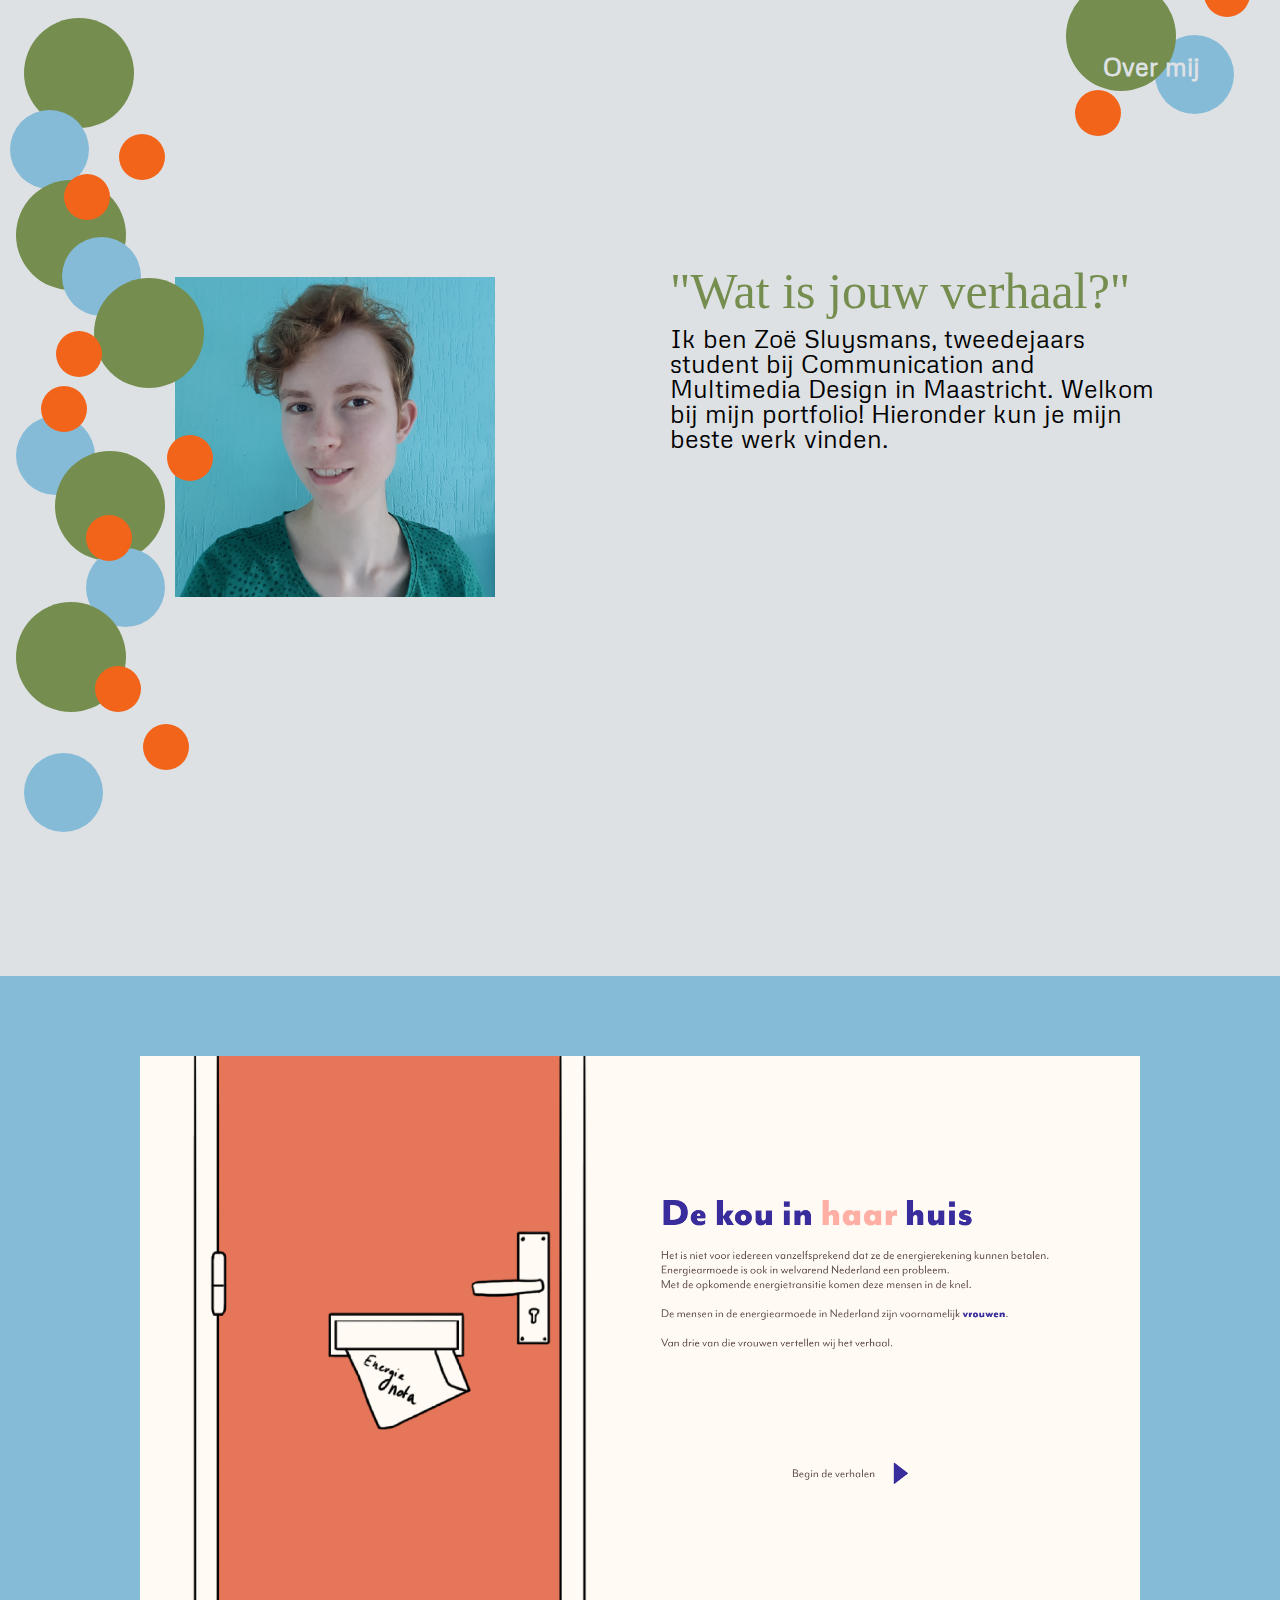
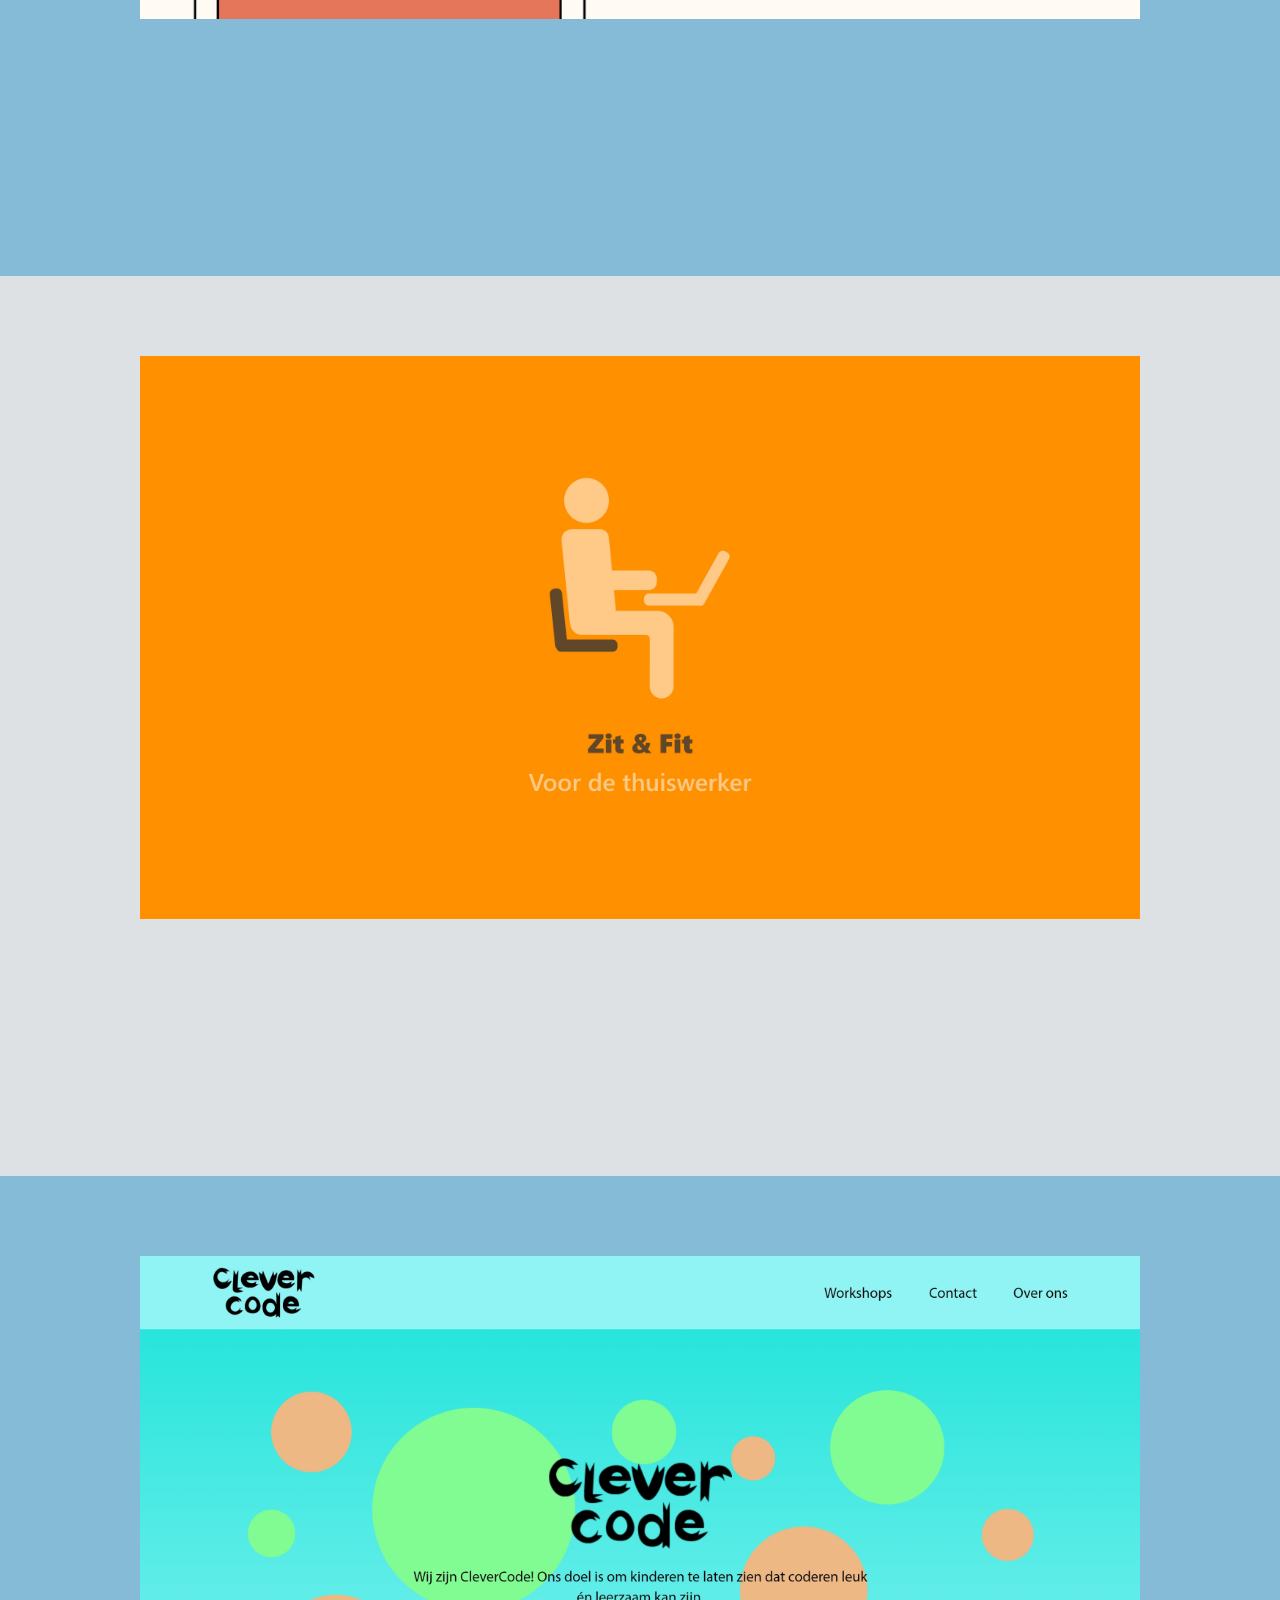
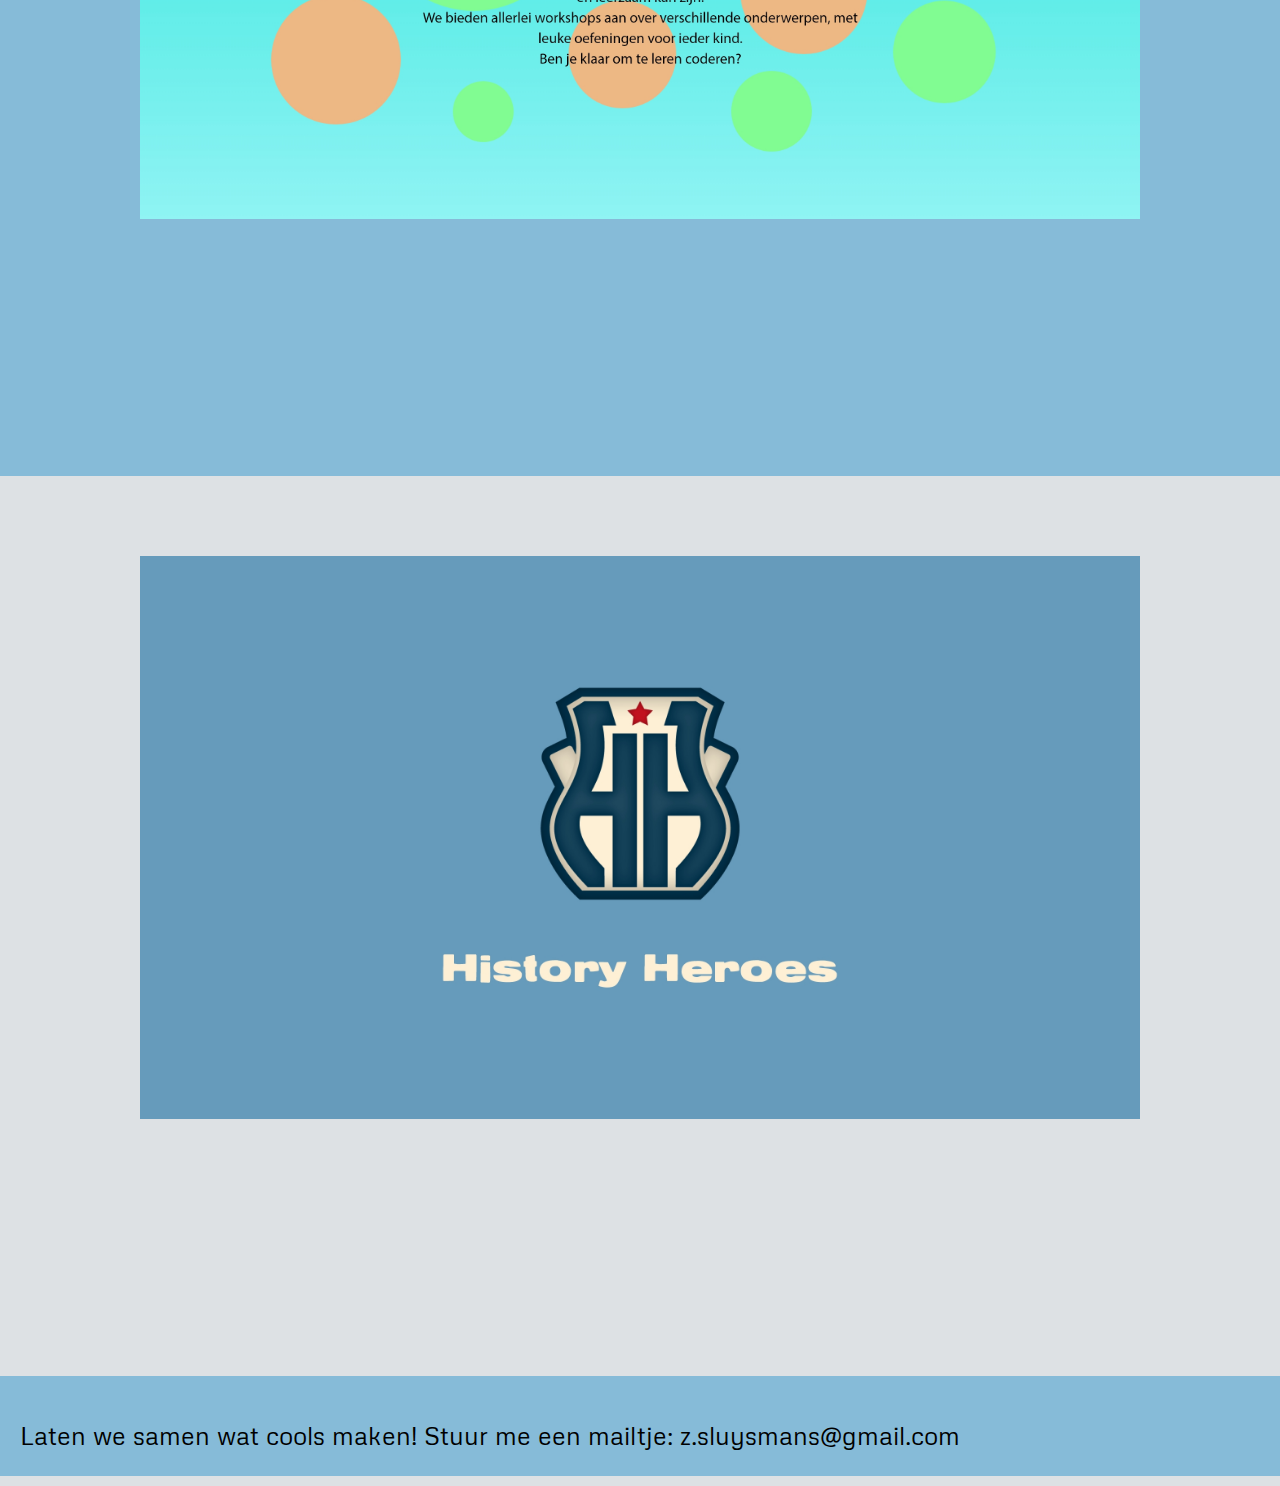
==== index.html @ cb8c8fe4 "Add files via upload" ====
<!DOCTYPE html>
<html lang="en">
<head>
    <meta charset="UTF-8">
    <meta http-equiv="X-UA-Compatible" content="IE=edge">
    <meta name="viewport" content="width=device-width, initial-scale=1.0">
    <title>Portfolio Zoë Sluysmans</title>
    <link rel="preconnect" href="https://fonts.googleapis.com">
    <link rel="preconnect" href="https://fonts.gstatic.com" crossorigin>
    <link href="https://fonts.googleapis.com/css2?family=Metrophobic&family=Permanent+Marker&family=Varela&display=swap" rel="stylesheet">
    <link rel="stylesheet" href="css/reset.css">
    <link rel="stylesheet" href="css/style.css">
</head>
<body id="homepage">
    <div id="kleinscherm">
        <div class="text">
            <h1>Welkom bij het portfolio van <span style="color: #F26419">Zoë Sluysmans</span>! Het lijkt erop dat je scherm wat aan de kleine kant is...</h1>
            <p>Hi! Deze website is nog onder constructie - voor nu kun je mijn portfolio <span style="color: #F26419">alleen op een computerscherm</span> bekijken. Ik hoop je te zien op een groter scherm! :)</p>
        </div>
    </div>
    <!-- <div id="loading-overlay">Loading...</div> -->
    <header>
        <!-- <span id="headerdot1" class="dot orange-dot"></span>
        <span id="headerdot2" class="dot green-dot"></span>
        <span id="headerdot3" class="dot blue-dot"></span>
        <span id="headerdot4" class="dot orange-dot"></span> -->
        <nav>
            <a href="over-mij.html">
                <img src="img/svg-bubbles-over-mij.svg" alt="bubbles">
                <p>Over mij</p>
            </a>
        </nav>
    </header>
    <main>
        <div id="dots-left">
            <span id="d1" class="dot green-dot"></span>
            <span id="d2" class="dot blue-dot"></span>
            <span id="d3" class="dot orange-dot"></span>
            <span id="d4" class="dot orange-dot"></span>
            <span id="d5" class="dot green-dot"></span>
            <span id="d6" class="dot blue-dot"></span>
            <span id="d7" class="dot green-dot"></span>
            <span id="d8" class="dot orange-dot"></span>
            <span id="d9" class="dot orange-dot"></span>
            <span id="d10" class="dot blue-dot"></span>
            <span id="d11" class="dot orange-dot"></span>
            <span id="d12" class="dot green-dot"></span>
            <span id="d13" class="dot orange-dot"></span>
            <span id="d14" class="dot blue-dot"></span>
            <span id="d15" class="dot green-dot"></span>
            <span id="d16" class="dot orange-dot"></span>
            <span id="d17" class="dot orange-dot"></span>
            <span id="d18" class="dot blue-dot"></span>
        </div>
        <div id="blok1" class="blokken lichte-blokken">
            <img class="portret-homepage" src="img/homepage-portret.jpg" alt="een portret van mij in een turqoise t-shirt">
            <div class="blok1-tekst">
                <h1>"Wat is jouw verhaal?"</h1>
                <p>Ik ben Zoë Sluysmans, tweedejaars student bij Communication and Multimedia Design in Maastricht. Welkom bij mijn portfolio! Hieronder kun je mijn beste werk vinden.</p>
            </div>
        </div>
        <div id="blok2" class="blokken donkere-blokken">
            <a href="project-de-kou-in-haar-huis.html"><img src="img/de-kou-in-haar-huis-screencap.jpg" alt="screencap: de kou in haar huis"></a> 
        </div>
        <div id="blok3" class="blokken lichte-blokken">
            <a href="project-zit-en-fit.html"><img src="img/zit-en-fit-screencap.jpg" alt="screencap: de kou in haar huis"></a> 
        </div>
        <div id="blok4" class="blokken donkere-blokken">
            <a href="project-clevercode.html"><img src="img/clevercode-screencap.jpg" alt="screencap: de kou in haar huis"></a> 
        </div>
        <div id="blok5" class="blokken lichte-blokken">
            <a href="project-history-heroes.html"><img src="img/history-heroes-screencap.jpg" alt="screencap: de kou in haar huis"></a> 
        </div>
    </main>
    <footer class="donkere-blokken">
        <p>Laten we samen wat cools maken! Stuur me een mailtje: z.sluysmans@gmail.com</p>
    </footer>

    <script src="https://ajax.googleapis.com/ajax/libs/jquery/3.5.1/jquery.min.js"></script>
    <script src="js/main.js"></script>

</body>
</html>
---- css/style.css ----
body {
    background-color: #DDE1E4;
}

/* header, main, footer {
    visibility: hidden;
}

#loading-overlay {
    z-index: 6;
    background-color: black;
    height: 100vh;
    width: calc(100vw - 17px);
    overflow: hidden;
} */

h1 {
    font-family: 'Permanent Marker', cursive;
    font-size: 50px;
    color: #758E4F;
}

p {
    /* font-family: 'Varela', sans-serif; */
    font-family: 'Metrophobic', sans-serif;
    font-size: 25px;
    padding-top: 10px;
}

a {
    color: #F26419;
}

#kleinscherm {
    visibility: hidden;
    position: fixed; 
    text-align: center;
}

.dot {
    border-radius: 50%;
    display: inline-block;
    position: absolute;
    animation-name: grapevine;
    animation-duration: 5s;	
	animation-iteration-count: infinite;
    z-index: 2;
}

.dot.green-dot {
    background-color: #758E4F;
    width: 110px;
    height: 110px;
}

.dot.blue-dot {
    background-color: #86BBD8;
    width: 79px;
    height: 79px;
}

.dot.orange-dot {
    background-color: #F26419;
    width: 46px;
    height: 46px;
    z-index: 3;
}

#d1 {
    left: 24px;
    top: 18px;
    animation-delay: 3s;
}

#d2 {
    left: 10px;
    top: 110px;
    z-index: 2;
    animation-delay: 0.05s;
}

#d3 {
    left: 119px;
    top: 134px;
    animation-delay: 4s;
}

#d4 {
    left: 64px;
    top: 174px;
    animation-delay: 7s;
}

#d5 {
    left: 16px;
    top: 180px;
    animation-delay: 5s;
}

#d6 {
    left: 62px;
    top: 237px;
    z-index: 2;
    animation-delay: 1.5s;
}

#d7 {
    left: 94px;
    top: 278px;
    animation-delay: 4.5s;
}

#d8 {
    left: 56px;
    top: 331px;
    animation-delay: 1s;
}

#d9 {
    left: 41px;
    top: 386px;
    animation-delay: 5.5s;
}

#d10 {
    left: 16px;
    top: 416px;
    animation-delay: 7.5s;
}

#d11 {
    left: 167px;
    top: 435px;
    animation-delay: 4.5s;
}

#d12 {
    left: 55px;
    top: 451px;
    animation-delay: 8s;
}

#d13 {
    left: 86px;
    top: 515px;
    animation-delay: 6.5s;
}

#d14 {
    left: 86px;
    top: 548px;
    animation-delay: 7.5s;
}

#d15 {
    left: 16px;
    top: 602px;
    animation-delay: 2s;
}

#d16 {
    left: 95px;
    top: 666px;
    animation-delay: 7s;
}

#d17 {
    left: 143px;
    top: 724px;
    animation-delay: 6s;
}

#d18 {
    left: 24px;
    top: 753px;
    animation-delay: 2.5s;
}

/* header .dot:hover {
    width: 120px;
    height: 120px;
}

#headerdot1 {
    left: calc(100vw - 110px);
    top: -31px;
}

#headerdot2 {
    left: calc(100vw - 250px);
    top: -21px;
}

#headerdot3 {
    left: calc(100vw - 160px);
    top: 33px;
}

#headerdot4 {
    left: calc(100vw - 240px);
    top: 88px;
} */

nav {
    position: relative;
}

nav img {
    float: right;
    margin-top: -29px;
    /* margin-right: 4%; */
    margin-right: 30px;
    clear: both;
}

/* nav img:hover {
    width: 200px;
    height: 179.35px;
} */

nav img:hover {
    /* opacity: 70%; */
    cursor: pointer;
}

nav p {
    position: absolute;
    /* margin-left: 1350px; */
    right: 80px;
    margin-top: 44px;
    font-weight: bold;
    /* text-align: right; */
    color: #DDE1E4;
    cursor: pointer;
}

#blok1 {
    height: calc(100vh - 60px);
    clear: both;
}

.portret-homepage {
    /* width: 350px;
    height: 350px; */
    width: 25%;
    float: left;
    margin-left: 350px;
    margin-top: calc(50vh - 134px);
    transform: translate(-175px, -175px);
}

#homepage #blok1 .blok1-tekst {
    float: left;
    margin-top: 130px;
    width: 100%;
    max-width: 500px;
}

.blokken {
    height: calc(100vh);
    width: 100%;
}

.blokken:not(#blok1) img {
    display: block;
    width: 100%;
    max-width: 1000px;
    margin: 0 auto;
    padding-top: 80px;
}

/* .lichte-blokken {
    background-color: yellowgreen;
} */

.donkere-blokken {
    background-color: #86BBD8;
}

footer {
    /* background-color: #86BBD8; */
    height: 100px;
    line-height: 100px;
    padding-left: 20px;
    clear: both;
}

body:not(#homepage) #d1:hover {
    cursor: pointer;
}

.home-icon {
    position: absolute;
    z-index: 6;
    left: 45px;
    top: 35px;
}

.home-icon:hover {
    cursor: pointer;
}

body:not(#homepage) #blok1, body#over-mij #blok6 {
    height: 450px;
}

body:not(#homepage) #blok1 h1, body#over-mij #blok6 h1 {
    text-align: center;
    padding-top: 100px;
}

body#over-mij #blok6 h1 {
    line-height: 450px;
    padding-top: 0px;
}

body:not(#homepage) #blok1 p {
    text-align: center;
    width: 1000px;
    margin: 0 auto;
}

body#over-mij #blok6 {
    text-align: center;
    margin: 0 auto;
}

.tekst-blok {
    height: auto;
    padding-top: 120px;
    padding-bottom: 120px;
}

.tekst-blok p, .foto-blok p {
    padding-left: 160px;
    padding-right: 160px;
    text-align: center;
}

.pdf-blok iframe {
    display: block;
    margin: 0 auto;
    padding-top: 60px;
}

.drie-fotos-blok {
    height: auto;
    padding-top: 120px;
    padding-bottom: 120px;
}

.drie-fotos-cont {
    margin: 0 auto;
    width: 100%;
    max-width: 1000px;
    height: auto;
    overflow: hidden;
}

.drie-fotos-blok .cont {
    float: left;
    width: 300px;
    padding-right: 50px;
}

.drie-fotos-blok .cont:last-of-type{
    padding-right: 0px;
}

.drie-fotos-blok p {
    text-align: center;
}

.drie-fotos-blok p.niet-bijschrift {
    padding-left: 160px;
    padding-right: 160px;
}

body#de-kou-in-haar-huis .blokken.drie-fotos-blok img {
    height: 300px;
    width: 300px;
}

.tekst-en-foto-blok {
    height: auto;
    overflow: hidden;
    padding-top: 120px;
    padding-bottom: 120px;
    width: 100%;
}

.tekst-en-foto-blok p {
    text-align: right;
}

body#de-kou-in-haar-huis .blokken.tekst-en-foto-blok .cont, body#history-heroes .blokken.tekst-en-foto-blok .cont, body#over-mij .blokken.tekst-en-foto-blok .cont {
    float: left;
    padding-left: 100px;
    width: 600px;
}

body#de-kou-in-haar-huis .blokken.tekst-en-foto-blok .cont, body#history-heroes .blokken.tekst-en-foto-blok .cont {
    padding-top: 100px;
}

.tekst-en-foto-cont {
    width: 1500px;
    margin: 0 auto;
    clear: both;
    height: 100%;
    overflow: hidden;
}

body#de-kou-in-haar-huis .blokken.tekst-en-foto-blok img, body#history-heroes .blokken.tekst-en-foto-blok img, body#over-mij .blokken.tekst-en-foto-blok img {
    width: 600px;
    float: right;
    padding-top: 0px;
    padding-right: 100px;
}

.foto-blok {
    height: auto;
    overflow: hidden;
    padding-top: 120px;
    padding-bottom: 120px;
}

body#clevercode #blok4 p {
    text-align: center;
}


/* ANIMATIE DOTS AAN DE ZIJKANT */
/* @keyframes grapevine {
	0%  {opacity: 0;}
	100% {opacity: 100;}
} */

@media all and (max-width: 1151px){
    header, main, footer {
      visibility: hidden;
    }

    body {
        overflow: hidden;
    }
  
    #kleinscherm {
      position: fixed;
      visibility: visible;
      padding-left: 10%;
      padding-right: 10%;
      display: block;
      margin: 0 auto;
      margin-top: 30px;
    }
  
    #kleinscherm h1 {
      font-size: 45px;
    }
  
}

@media all and (max-width: 600px){
    #kleinscherm h1 {
      font-size: 30px;
    }
}
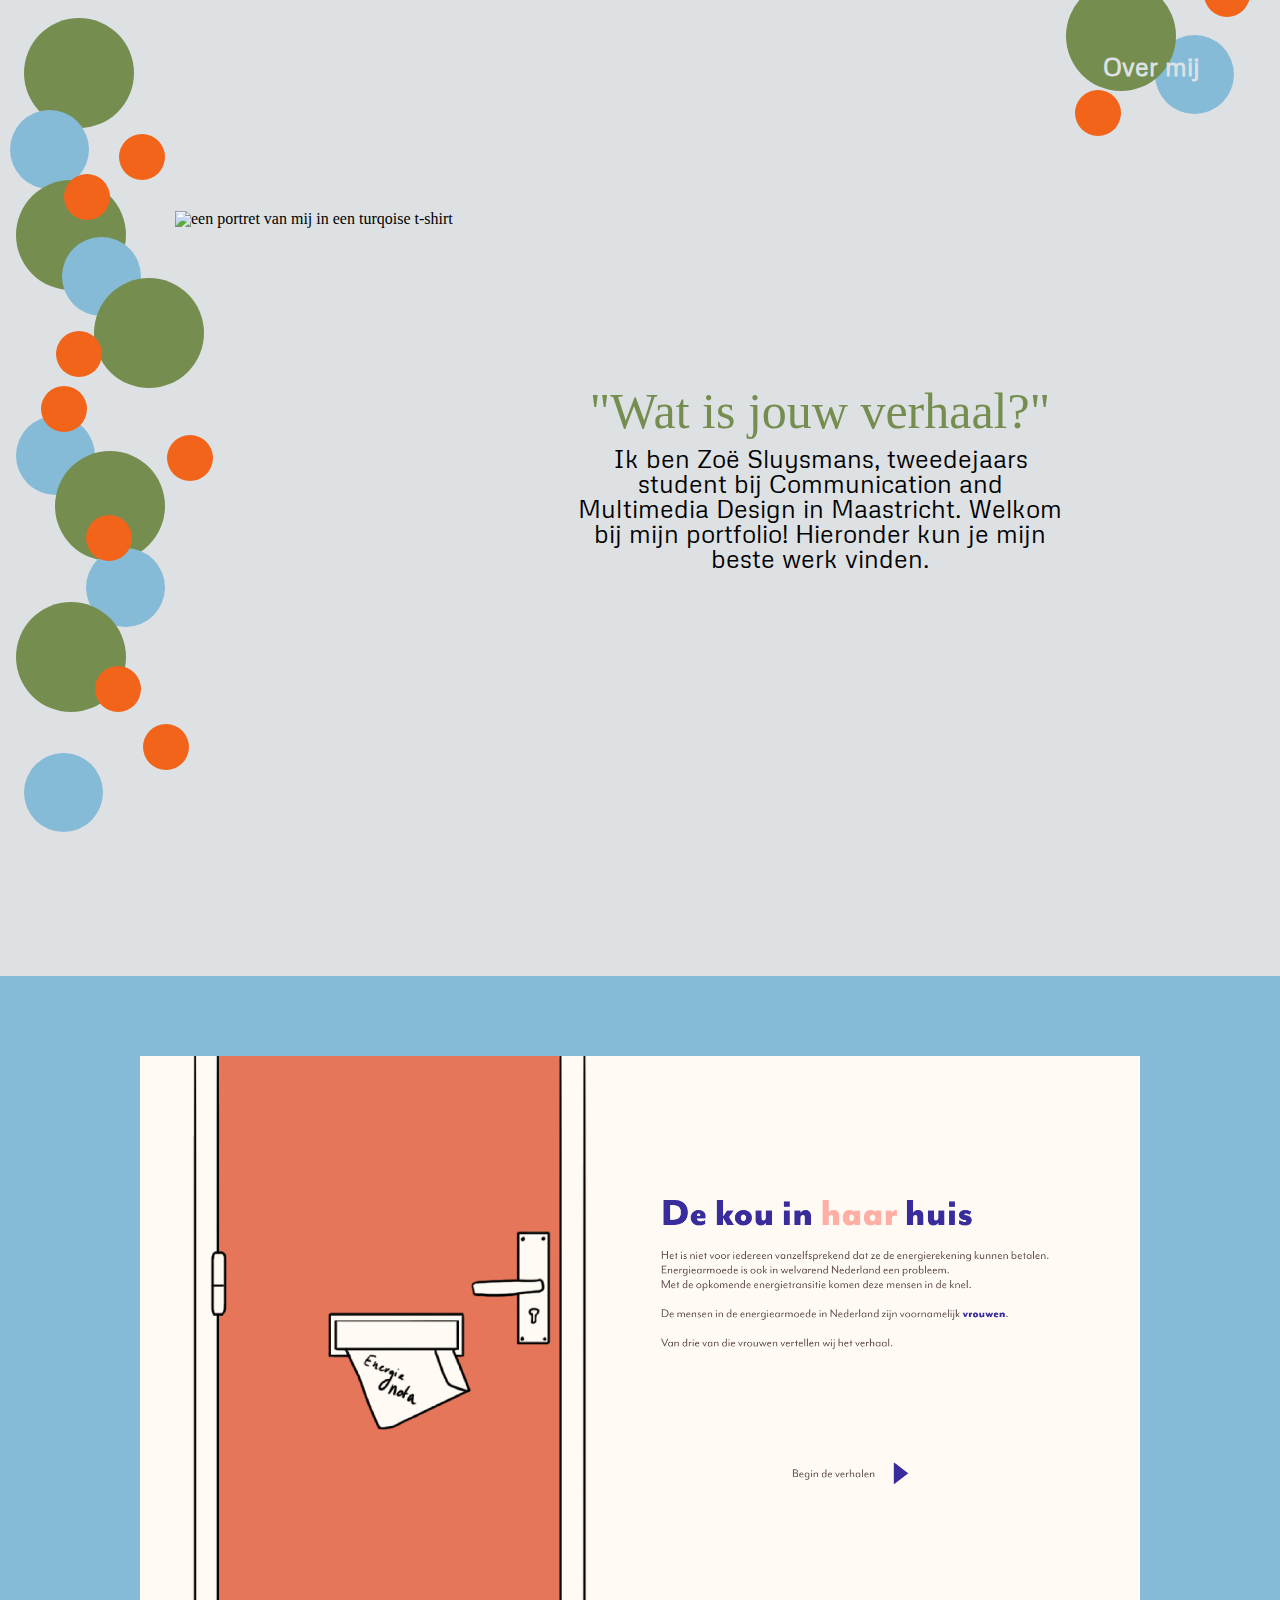
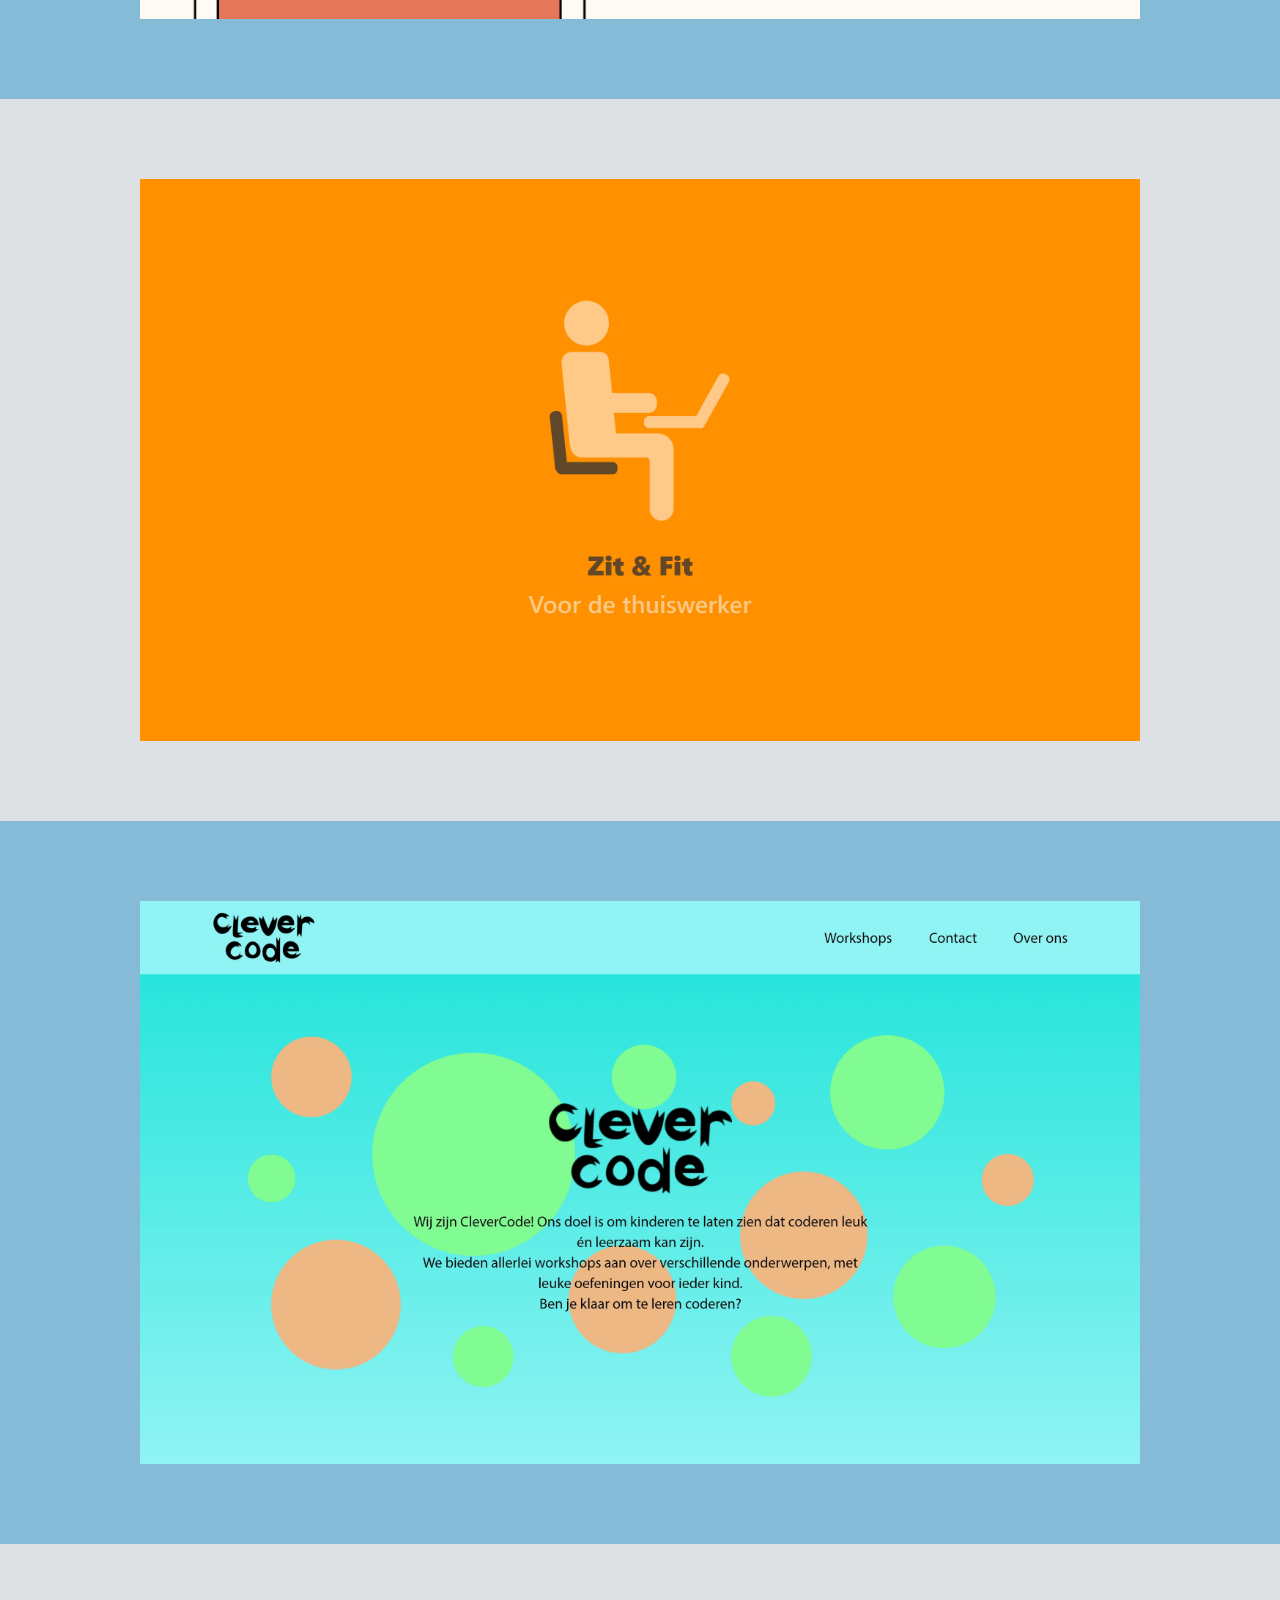
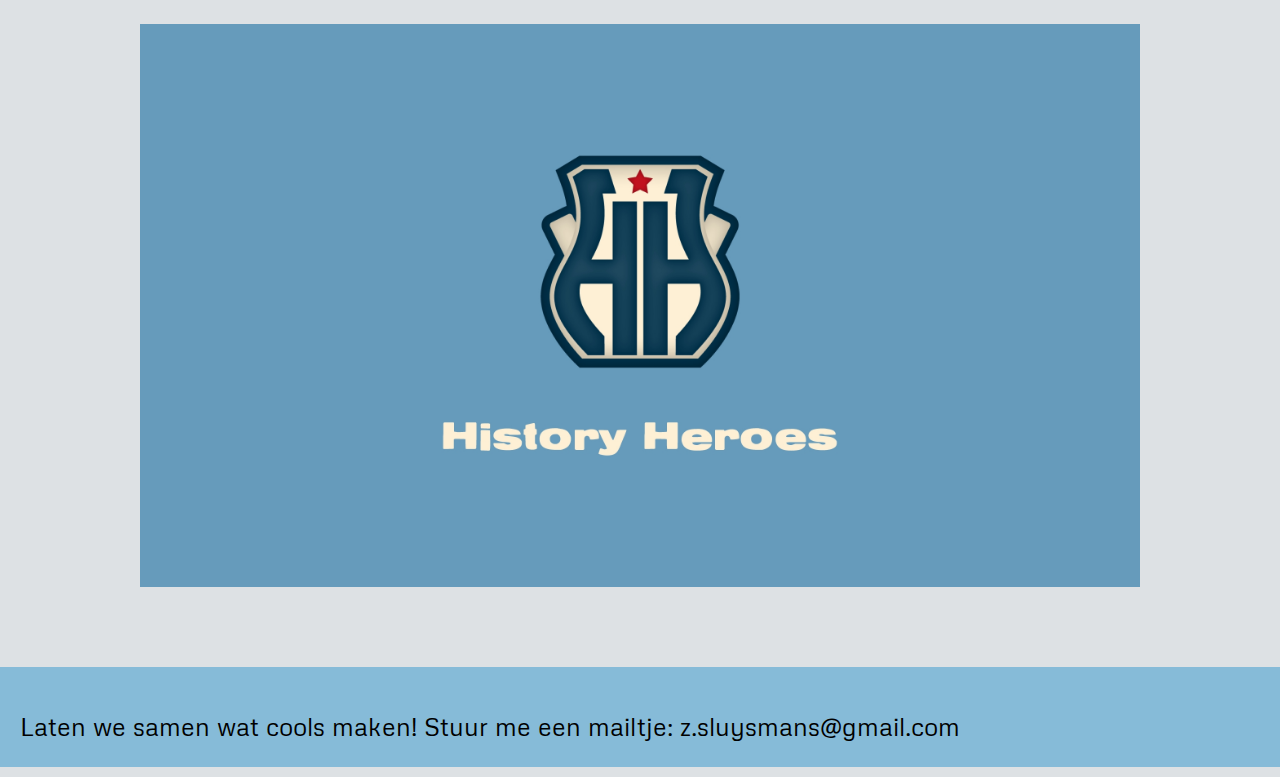
==== commit 0b2209b9: "Add files via upload" ====
--- a/index.html
+++ b/index.html
@@ -18,7 +18,7 @@
             <p>Hi! Deze website is nog onder constructie - voor nu kun je mijn portfolio <span style="color: #F26419">alleen op een computerscherm</span> bekijken. Ik hoop je te zien op een groter scherm! :)</p>
         </div>
     </div>
-    <!-- <div id="loading-overlay">Loading...</div> -->
+    <div id="loading-overlay">Loading...</div>
     <header>
         <!-- <span id="headerdot1" class="dot orange-dot"></span>
         <span id="headerdot2" class="dot green-dot"></span>
@@ -53,23 +53,25 @@
             <span id="d18" class="dot blue-dot"></span>
         </div>
         <div id="blok1" class="blokken lichte-blokken">
-            <img class="portret-homepage" src="img/homepage-portret.jpg" alt="een portret van mij in een turqoise t-shirt">
-            <div class="blok1-tekst">
-                <h1>"Wat is jouw verhaal?"</h1>
-                <p>Ik ben Zoë Sluysmans, tweedejaars student bij Communication and Multimedia Design in Maastricht. Welkom bij mijn portfolio! Hieronder kun je mijn beste werk vinden.</p>
+            <div class="inhoud-container">
+                <img class="portret-homepage" src="img/homepage-portret.jpg" alt="een portret van mij in een turqoise t-shirt">
+                <div class="blok1-tekst">
+                    <h1>"Wat is jouw verhaal?"</h1>
+                    <p>Ik ben Zoë Sluysmans, tweedejaars student bij Communication and Multimedia Design in Maastricht. Welkom bij mijn portfolio! Hieronder kun je mijn beste werk vinden.</p>
+                </div>
             </div>
         </div>
         <div id="blok2" class="blokken donkere-blokken">
             <a href="project-de-kou-in-haar-huis.html"><img src="img/de-kou-in-haar-huis-screencap.jpg" alt="screencap: de kou in haar huis"></a> 
         </div>
         <div id="blok3" class="blokken lichte-blokken">
-            <a href="project-zit-en-fit.html"><img src="img/zit-en-fit-screencap.jpg" alt="screencap: de kou in haar huis"></a> 
+            <a href="project-zit-en-fit.html"><img src="img/zit-en-fit-screencap.jpg" alt="screencap: zit en fit"></a> 
         </div>
         <div id="blok4" class="blokken donkere-blokken">
-            <a href="project-clevercode.html"><img src="img/clevercode-screencap.jpg" alt="screencap: de kou in haar huis"></a> 
+            <a href="project-clevercode.html"><img src="img/clevercode-screencap.jpg" alt="screencap: clevercode"></a> 
         </div>
         <div id="blok5" class="blokken lichte-blokken">
-            <a href="project-history-heroes.html"><img src="img/history-heroes-screencap.jpg" alt="screencap: de kou in haar huis"></a> 
+            <a href="project-history-heroes.html"><img src="img/history-heroes-screencap.jpg" alt="screencap: history heroes"></a> 
         </div>
     </main>
     <footer class="donkere-blokken">
--- a/css/style.css
+++ b/css/style.css
@@ -4,15 +4,24 @@
 
 /* header, main, footer {
     visibility: hidden;
-}
+} */
 
 #loading-overlay {
     z-index: 6;
-    background-color: black;
-    height: 100vh;
-    width: calc(100vw - 17px);
-    overflow: hidden;
-} */
+    background-color: #DDE1E4;
+    left: 0px;
+	top: 0px;
+	width: 100%;
+	height: 100%;
+    /* overflow: hidden; */
+    position: fixed;
+    color: white;
+    font-family: 'Metrophobic', sans-serif;
+    color: #758E4F;
+    font-size: 30px;
+    text-align: center;
+    line-height: 100vh;
+}
 
 h1 {
     font-family: 'Permanent Marker', cursive;
@@ -31,10 +40,14 @@
     color: #F26419;
 }
 
+a:hover {
+    text-decoration: underline;
+}
+
 #kleinscherm {
     visibility: hidden;
     position: fixed; 
-    text-align: center;
+    text-align: center; 
 }
 
 .dot {
@@ -44,7 +57,7 @@
     animation-name: grapevine;
     animation-duration: 5s;	
 	animation-iteration-count: infinite;
-    z-index: 2;
+    z-index: 7; 
 }
 
 .dot.green-dot {
@@ -63,7 +76,7 @@
     background-color: #F26419;
     width: 46px;
     height: 46px;
-    z-index: 3;
+    z-index: 8;
 }
 
 #d1 {
@@ -75,7 +88,7 @@
 #d2 {
     left: 10px;
     top: 110px;
-    z-index: 2;
+    z-index: 7;
     animation-delay: 0.05s;
 }
 
@@ -100,7 +113,7 @@
 #d6 {
     left: 62px;
     top: 237px;
-    z-index: 2;
+    z-index: 7;
     animation-delay: 1.5s;
 }
 
@@ -237,27 +250,46 @@
 #blok1 {
     height: calc(100vh - 60px);
     clear: both;
+    position: relative;
 }
 
 .portret-homepage {
     /* width: 350px;
     height: 350px; */
-    width: 25%;
+    /* width: 100%; */
+    height: 100%;
     float: left;
     margin-left: 350px;
-    margin-top: calc(50vh - 134px);
+    /* margin-top: calc(50vh - 134px); */
+    /* margin-top: calc(50% - 134px); */
+    /* margin-top: 50%; */
     transform: translate(-175px, -175px);
+    position: absolute;
 }
 
 #homepage #blok1 .blok1-tekst {
-    float: left;
-    margin-top: 130px;
+    float: right;
+    margin-right: 210px;
+    text-align: center;
+    /* margin-top: 130px; */
+    /* vertical-align: center; */
+    /* margin-top: 100px;
+    margin-bottom: 100px; */
+    /* margin-top: calc(50vh - 134px); */
     width: 100%;
     max-width: 500px;
 }
 
-.blokken {
-    height: calc(100vh);
+#homepage #blok1 .inhoud-container {
+    height: 300px;
+    padding-top: calc(50vh - 200px);
+    clear: both;
+    position: absolute;
+    width: 100%;
+}
+
+body:not(#homepage) .blokken {
+    /* height: calc(100vh); */
     width: 100%;
 }
 
@@ -268,6 +300,20 @@
     margin: 0 auto;
     padding-top: 80px;
 }
+
+#homepage .blokken {
+    /* height: calc(100vh); */
+    width: 100%;
+}
+
+#homepage .blokken:not(#blok1) img {
+    padding-top: 80px;
+    padding-bottom: 80px;
+}
+
+/* #homepage .blokken:not(#blok1) img {
+    padding-top: 50vh;
+} */
 
 /* .lichte-blokken {
     background-color: yellowgreen;
@@ -291,7 +337,7 @@
 
 .home-icon {
     position: absolute;
-    z-index: 6;
+    z-index: 5;
     left: 45px;
     top: 35px;
 }
@@ -340,7 +386,8 @@
 .pdf-blok iframe {
     display: block;
     margin: 0 auto;
-    padding-top: 60px;
+    padding-top: 80px;
+    padding-bottom: 80px;
 }
 
 .drie-fotos-blok {
@@ -431,14 +478,14 @@
 
 
 /* ANIMATIE DOTS AAN DE ZIJKANT */
-/* @keyframes grapevine {
+@keyframes grapevine {
 	0%  {opacity: 0;}
 	100% {opacity: 100;}
-} */
+}
 
 @media all and (max-width: 1151px){
     header, main, footer {
-      visibility: hidden;
+      visibility: hidden !important;
     }
 
     body {
@@ -458,6 +505,10 @@
     #kleinscherm h1 {
       font-size: 45px;
     }
+
+    #loading-overlay {
+        display: none;
+    }
   
 }
 
